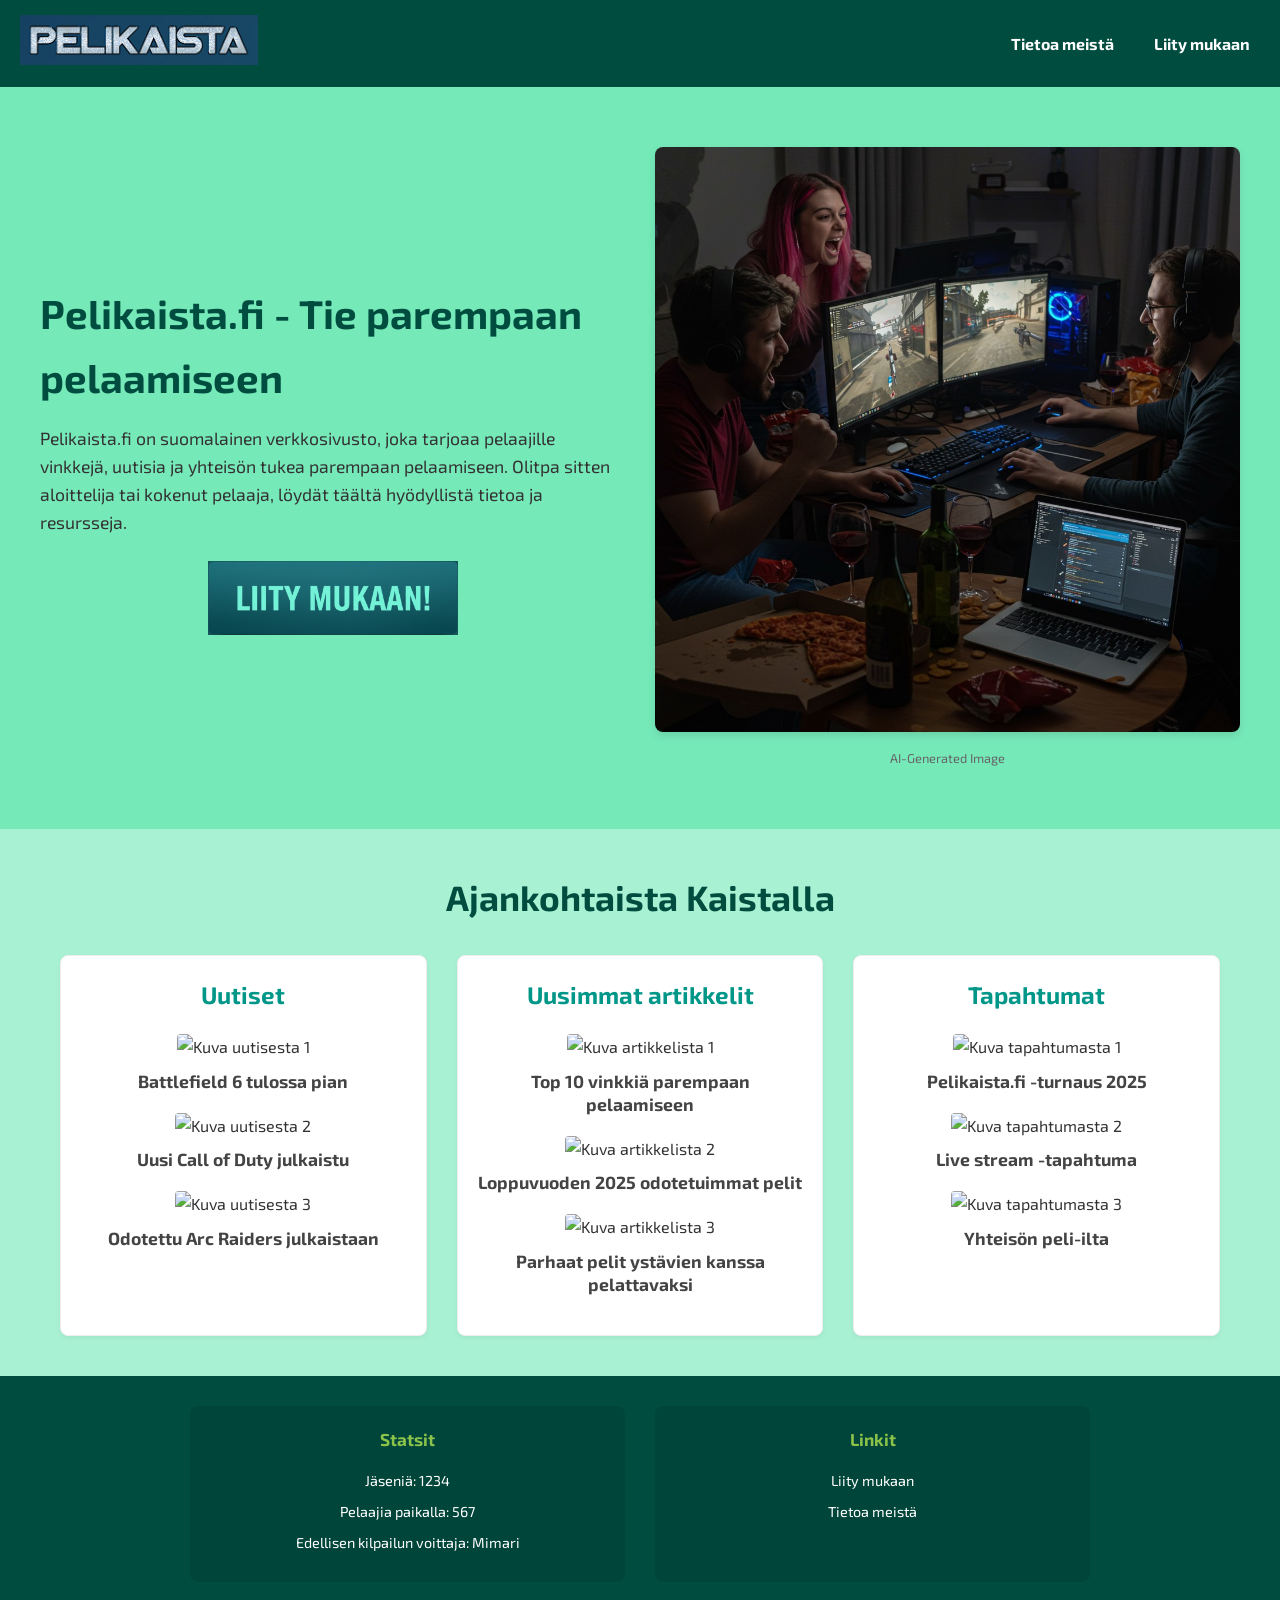
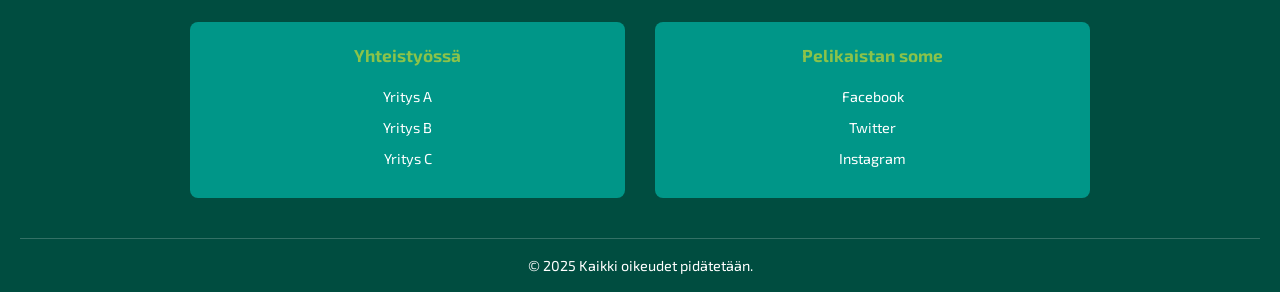
==== index.html @ 51f27168 "Add files via upload" ====
<!DOCTYPE html>
<html lang="fi">
<head>
    <meta charset="UTF-8">
    <meta name="viewport" content="width=device-width, initial-scale=1.0">
    <title>Pelikaista.fi - Tie parempaan pelaamiseen</title>
    <link rel="stylesheet" href="style.css">

</head>

<body>

    <header>
        <a href="index.html">
            <img src="images/logo.png" alt="Pelikaista.fi logo" class="logo">
        </a>

        <nav>
            <ul>
                <li><a href="tietoa-meista.html">Tietoa meistä</a></li>
                <li><a href="liity.html">Liity mukaan</a></li>
            </ul>
        </nav>
    </header>

    <section class="hero">
        <div class="hero-left">
           <h2>Pelikaista.fi - Tie parempaan pelaamiseen</h2>
           <p>Pelikaista.fi on suomalainen verkkosivusto, joka tarjoaa pelaajille vinkkejä, uutisia ja yhteisön tukea parempaan pelaamiseen. Olitpa sitten aloittelija tai kokenut pelaaja, löydät täältä hyödyllistä tietoa ja resursseja.</p>
            <a href="liity.html" class="cta-button">
                <img src="images/cta-kuva.png" alt="Toimintakehote: Liity mukaan" class="cta-image">
            </a>
        </div>
       
        <div class="hero-right">
            <img src="images/hero.jpg" alt="Pelaaminen" class="hero-image">
            <p class="image-attribution">AI-Generated Image</p>
        </div>
    </section>
   
    <main>
        <h2>Ajankohtaista Kaistalla</h2>
            <div class="updates-container">
                <div class="column">
                    <h3>Uutiset</h3>
                    <article class="item">
                        <img src="images/uutinen1.jpg" alt="Kuva uutisesta 1">
                        <h4>Battlefield 6 tulossa pian</h4>
                    </article>
                    <article class="item">
                        <img src="images/uutinen2.jpg" alt="Kuva uutisesta 2">
                        <h4>Uusi Call of Duty julkaistu</h4>
                    </article>
                    <article class="item">
                        <img src="images/uutinen3.jpg" alt="Kuva uutisesta 3">
                        <h4>Odotettu Arc Raiders julkaistaan</h4>
                    </article>
                </div>
                <div class="column">
                    <h3>Uusimmat artikkelit</h3>
                    <article class="item">
                        <img src="images/artikkeli1.jpg" alt="Kuva artikkelista 1">
                        <h4>Top 10 vinkkiä parempaan pelaamiseen</h4>
                    </article>
                    <article class="item">
                        <img src="images/artikkeli2.jpg" alt="Kuva artikkelista 2">
                        <h4>Loppuvuoden 2025 odotetuimmat pelit</h4>
                    </article>
                    <article class="item">
                        <img src="images/artikkeli3.jpg" alt="Kuva artikkelista 3">
                        <h4>Parhaat pelit ystävien kanssa pelattavaksi</h4>
                    </article>
                </div>
                <div class="column">
                    <h3>Tapahtumat</h3>
                    <article class="item">
                        <img src="images/tapahtuma1.jpg" alt="Kuva tapahtumasta 1">
                        <h4>Pelikaista.fi -turnaus 2025</h4>
                    </article>
                    <article class="item">
                        <img src="images/tapahtuma2.jpg" alt="Kuva tapahtumasta 2">
                        <h4>Live stream -tapahtuma</h4>
                    </article>
                    <article class="item">
                        <img src="images/tapahtuma3.jpg" alt="Kuva tapahtumasta 3">
                        <h4>Yhteisön peli-ilta</h4>
                    </article>
                </div>
            </div>
    </main>

    <footer>
    <div class="footer-top-row">
        <div class="footer-section">
            <h3>Statsit</h3>
            <ul>
                <li>Jäseniä: 1234</li>
                <li>Pelaajia paikalla: 567</li>
                <li>Edellisen kilpailun voittaja: Mimari</li>
            </ul>
        </div>

        <div class="footer-section">
            <h3>Linkit</h3>
            <ul>
                <li><a href="liity.html">Liity mukaan</a></li>
                <li><a href="tietoa-meista.html">Tietoa meistä</a></li>
            </ul>
        </div>
    </div>

    <div class="footer-bottom-row">
        <div class="footer-info-block" id="sponsors">
            <h3>Yhteistyössä</h3>
            <ul>
                <li><a href="#">Yritys A</a></li>
                <li><a href="#">Yritys B</a></li>
                <li><a href="#">Yritys C</a></li>
            </ul>
        </div>

        <div class="footer-info-block" id="social-media">
            <h3>Pelikaistan some</h3>
            <ul>
                <li><a href="https://facebook.com" target="_blank" rel="noopener noreferrer">Facebook</a></li>
                <li><a href="https://twitter.com" target="_blank" rel="noopener noreferrer">Twitter</a></li>
                <li><a href="https://instagram.com" target="_blank" rel="noopener noreferrer">Instagram</a></li>
            </ul>
        </div>
    </div>

    <div class="copyright">
        <p>&copy; 2025 Kaikki oikeudet pidätetään.</p>
    </div>
</footer>
   
</body>

</html>
---- style.css ----
/* --- 1. Fonttien lataaminen Google Fontsista --- */
/* Exo 2 -fontin lataaminen */
@import url('https://fonts.googleapis.com/css2?family=Exo+2:wght@400;700&display=swap');

/* --- 0. Yleiset nollaukset ja perusasetukset --- */
* { /* Tämä selektori valitsee KAIKKI elementit */
    margin: 0;
    padding: 0;
    box-sizing: border-box; /* Erittäin tärkeä asetus modernissa CSS:ssä */
}

/* Värimääritykset (DMC-värit) */
:root { /* Tämä luo CSS-muuttujia, joita voi käyttää kaikkialla */
    --dmc-3847: #004d40;
    --dmc-3849: #009688;
    --dmc-3814: #8BC34A;
    --dmc-valkoinen: #ffffff;
    --dmc-musta: #000000;
}


body {
    font-family: 'Exo 2', sans-serif;
    line-height: 1.6;
    background-color: var(--dmc-valkoinen);
    color: #333;
    background-color: #33df976c;
}

/* --- 2. Header-osion tyylittely --- */

header {
    background-color: var(--dmc-3847);
    padding: 15px 20px;
    display: flex;
    justify-content: space-between; /* Jakaa tilan logon ja navin välillä */
    align-items: center; /* Keskittää pystysuunnassa */
}

header img { /* Logon kuva headerin sisällä */
    max-height: 50px;
    width: auto;
}

header nav ul { /* Navigaatiolistan (ul) muotoilu */
    list-style: none; /* Poistaa oletuslistamerkit (pallot) */
    display: flex; /* Asettaa listan kohteet vierekkäin */
}

header nav ul li { /* Jokaisen navigaation kohteen muotoilu */
    margin-left: 20px; /* Lisää tilaa kohtien väliin */
}

header nav ul li a { /* Navigaatiolinkkien muotoilu */
    color: var(--dmc-valkoinen); /* Tekstin väri valkoinen */
    text-decoration: none; /* Poistaa alleviivauksen */
    font-weight: 700; /* Lihavoitu teksti */
    padding: 5px 10px; /* Pientä täytettä linkkien ympärille */
    transition: color 0.3s ease; /* Pehmeä siirtymä hoveriin */
}

header nav ul li a:hover { /* Linkin tyyli, kun hiiri on sen päällä */
    color: var(--dmc-3849); /* Vaihtaa tekstin värin vaaleanvihreäksi */
}

/* --- 3. Hero-osion tyylittely --- */
.hero { /* Koko hero-osion säiliö */
    display: flex; /* Aktivoi Flexboxin pääsäiliölle */
    flex-direction: column; /* Oletuksena allekkain pienillä näytöillä */
    align-items: center; /* Keskittää sisällön */
    padding: 40px 20px; /* Täytettä ylös/alas ja sivuille */
    background-color: #33df976c; /* Vaalea tausta */
    gap: 30px; /* Tilaa lohkojen väliin */
}

.hero-left,
.hero-right { /* Vasemman ja oikean lohkon perusasetukset */
    flex: 1; /* Antaa niille yhtä paljon tilaa, kun ne ovat vierekkäin */
    text-align: center; /* Keskittää tekstin ja kuvat */
}

.hero-left h2 { /* Vasemman lohkon otsikko */
    font-size: 2.5em; /* Suurempi fonttikoko */
    color: var(--dmc-3847); /* Otsikon väri tummanvihreä */
    margin-bottom: 15px; /* Tilaa otsikon alle */
}

.hero-left p { /* Vasemman lohkon tekstikappale */
    font-size: 1.1em;
    margin-bottom: 25px; /* Tilaa tekstin alle */
    max-width: 600px; /* Rajoita tekstin leveyttä lukemisen helpottamiseksi */
    margin-left: auto;
    margin-right: auto;
}

.hero-right img { /* Oikean lohkon kuva */
    max-width: 100%; /* Varmistaa responsiivisuuden */
    height: auto; /* Säilyttää kuvan mittasuhteet */
    border-radius: 8px; /* Hieman pyöristetyt kulmat kuvalle */
    box-shadow: 0 4px 8px rgba(0,0,0,0.1); /* Kevyt varjo */
}

/* Tekijänoikeusmaininnat kuvien alla */
.image-attribution {
    font-size: 0.8em; /* Pienempi fonttikoko */
    color: #666; /* Vaaleampi väri */
    margin-top: 10px; /* Tilaa kuvan yläpuolelle */
    text-align: center; /* Keskittää maininnat */
}

/* Mobiilinäkymästä työpöydälle (yleensä n. 768px tai 992px) */
@media (min-width: 768px) {
    .hero {
        flex-direction: row; /* Asettaa lohkot vierekkäin suuremmilla näytöillä */
        text-align: left; /* Tasaa tekstin vasemmalle */
        padding: 60px 40px; /* Lisää täytettä */
    }

    .hero-left {
        text-align: left; /* Varmista, että teksti on vasemmalla */
    }
}

/* --- 4. CTA-painikkeen tyylittely (sekä Hero että Liity mukaan -sivulla) --- */
.button {
    display: inline-block; /* Tekee elementistä "lohkomaisen", mutta sallii sen olla tekstin seassa */
    background-color: var(--dmc-3814); /* Vaaleanvihreä tausta (DMC 3814) */
    color: var(--dmc-valkoinen); /* Valkoinen tekstiväri */
    padding: 12px 25px; /* Täytettä sisälle */
    text-decoration: none; /* Poistaa alleviivauksen */
    border-radius: 25px; /* Pyöreät reunat (puolet korkeudesta tekee täysin pyöreät päädyt) */
    font-weight: 700; /* Lihavoitu teksti */
    font-size: 1.1em; /* Hieman suurempi fonttikoko */
    transition: background-color 0.3s ease, transform 0.2s ease; /* Pehmeät siirtymät hoveriin */
    border: none; /* Poistaa oletusrajan, jos kyseessä on <button> tai <input type="button"> */
    cursor: pointer; /* Osoitin muuttuu kädeksi */
}

.button:hover {
    background-color: var(--dmc-3849); /* Keskivihreä tausta (DMC 3849) hoverissa */
    transform: translateY(-2px); /* Nousee hieman ylöspäin hoverissa */
    box-shadow: 0 4px 8px rgba(0,0,0,0.2); /* Lisää varjoa hoverissa */
}


  /* --- Hero-osion CTA-kuvan keskitys --- */

/* Kuva itse */
.cta-image {
  max-width: 250px; /* Säädä tätä arvoa edelleen tarpeen mukaan */
  height: auto;
  display: block;
  margin-left: auto;   /* UUSI: Keskittää kuvan vaakasuunnassa */
  margin-right: auto;  /* UUSI: Keskittää kuvan vaakasuunnassa */
}

/* Linkki-säiliö (a-elementti) */
.cta-button {
    display: block; /* TÄMÄ ON TÄRKEÄÄ: tekee linkistä lohkoelementin */
    margin: 20px auto 0 auto; /* Keskittää koko linkin ja antaa tilaa ylhäältä */
    max-width: 250px; /* Samaan maksimileveyteen kuin kuva */
}

/* Hero-vasemmanpuoleinen lohko (varmistaa tekstin ja kuvien keskitetyn asettelun) */
.hero-left {
    text-align: center; /* Keskittää lohkon sisällä olevan inline-sisällön */
}

/* Työpöytänäkymä: Palauta vasen tasaus, jos halutaan */
@media (min-width: 768px) {
    .hero-left {
        text-align: left; /* Tasaa vasemmalle isommilla näytöillä */
    }

    .cta-button {
        margin-left: 1; /* Poista auto-keskitys ja tasaa vasemmalle */
        margin-right: auto;
    }
}


/* --- 5. Main-osion ja 3-sarakkeen tyylittely --- */
main {
    padding: 40px 20px; /* Perus täytettä main-sisällölle */
    max-width: 1200px; /* Rajoita main-osion maksimileveyttä */
    margin: 0 auto; /* Keskittää main-osion sivusuunnassa */
    
}

main h2 { /* Ajankohtaista Kaistalla -otsikko */
    text-align: center; /* Keskittää otsikon */
    font-size: 2.2em;
    color: var(--dmc-3847);
    margin-bottom: 30px; /* Tilaa otsikon alle */
}

.updates-container { /* Kolmen sarakkeen säiliö */
    display: flex; /* Aktivoi Flexboxin */
    flex-direction: column; /* Allekkain mobiilissa */
    gap: 30px; /* Tilaa sarakkeiden väliin */
}

.column { /* Yksittäinen sarake */
    background-color: var(--dmc-valkoinen);
    border: 1px solid #eee; /* Kevyt reuna */
    border-radius: 8px; /* Pyöristetyt kulmat */
    padding: 20px;
    box-shadow: 0 2px 5px rgba(0,0,0,0.05); /* Kevyt varjo */
    text-align: center; /* Keskittää sisällön sarakkeen sisällä */
}

.column h3 { /* Sarakkeen otsikko (Uutiset, Artikkelit, Tapahtumat) */
    font-size: 1.5em;
    color: var(--dmc-3849); /* Keskivihreä otsikko */
    margin-bottom: 20px;
}

.column .item { /* Jokainen uutis/artikkeli/tapahtuma-kohde */
    margin-bottom: 20px;
}

.column .item img { /* Itemin kuva */
    max-width: 100%;
    height: auto;
    border-radius: 4px; /* Hieman pyöristetyt kuvakulmat */
    margin-bottom: 10px;
}

.column .item h4 { /* Itemin otsikko */
    font-size: 1.1em;
    color: #444;
    line-height: 1.3;
}

.column-link-image img { /* "Lue lisää" -kuva sarakkeen alaosassa */
    max-width: 100%;
    height: auto;
    border-radius: 8px; /* Pyöristetyt kulmat */
    margin-top: 20px; /* Tilaa yläpuolelle */
    transition: transform 0.2s ease, box-shadow 0.2s ease; /* Animaatiot hoveriin */
}

.column-link-image img:hover {
    transform: translateY(-3px); /* Nousee hieman hoverissa */
    box-shadow: 0 6px 12px rgba(0,0,0,0.2); /* Varjo syvenee */
}

/* Työpöytänäkymä: sarakkeet vierekkäin */
@media (min-width: 992px) { /* Aseta sarakkeet vierekkäin suuremmilla näytöillä */
    .updates-container {
        flex-direction: row; /* Sarakkeet vierekkäin */
    }

    .column {
        flex: 1; /* Antaa jokaiselle sarakkeelle yhtä paljon tilaa */
    }
}

/* --- 6. Footer-osion tyylittely --- */
footer {
    background-color: var(--dmc-3847); /* Tummanvihreä tausta */
    color: var(--dmc-valkoinen); /* Valkoinen teksti */
    padding: 30px 20px 15px; /* Täytettä ylös, sivuille, alas */
    font-size: 0.9em;
    text-align: center; /* Keskittää kaiken sisällön oletuksena */
}

footer h3 { /* Kaikki footerin otsikot */
    color: var(--dmc-3814); /* Vaaleanvihreä otsikko */
    margin-bottom: 15px;
    font-size: 1.2em;
}

footer ul { /* Listojen muotoilu */
    list-style: none; /* Poistaa listamerkit */
    padding: 0;
    margin: 0;
}

footer ul li {
    margin-bottom: 8px;
}

footer a { /* Linkkien muotoilu */
    color: var(--dmc-valkoinen);
    text-decoration: none;
    transition: color 0.3s ease;
}

footer a:hover {
    color: var(--dmc-3814);
}

/* Ylin rivi (Statsit ja Linkit) */
.footer-top-row {
    display: flex;
    flex-direction: column; /* Allekkain mobiilissa */
    gap: 30px; /* Tilaa osioiden väliin */
    margin-bottom: 40px;
    max-width: 900px; /* Rajoita leveyttä, jotta ei leviä liian leveäksi */
    margin-left: auto;
    margin-right: auto;
}

.footer-top-row .footer-section {
    flex: 1; /* Ottaa tasaisesti tilaa työpöydällä */
    background-color: rgba(0,0,0,0.1); /* Kevyt tumma tausta */
    padding: 20px;
    border-radius: 8px;
}

/* Alin rivi (Sponsorit ja Some) */
.footer-bottom-row {
    display: flex;
    flex-direction: column; /* Allekkain mobiilissa */
    gap: 30px;
    margin-bottom: 40px;
    max-width: 900px; /* Rajoita leveyttä */
    margin-left: auto;
    margin-right: auto;
}

.footer-info-block {
    flex: 1; /* Ottaa tasaisesti tilaa työpöydällä */
    padding: 20px;
    border-radius: 8px;
}

#sponsors { /* Sponsori-osion oma tausta */
    background-color: var(--dmc-3849); /* Keskivihreä tausta */
}

#social-media { /* Some-osion oma tausta */
    background-color: var(--dmc-3849); /* Vaaleanvihreä tausta */
}

#sponsors p { /* Sponsori-osion tekstin muotoilu */
    margin-bottom: 15px;
    font-style: italic;
}

/* Tekijänoikeusrivi */
.copyright {
    border-top: 1px solid rgba(255,255,255,0.2); /* Ohut viiva yläpuolelle */
    padding-top: 15px;
    margin-top: 20px;
}

/* Työpöytänäkymä: footerin osiot vierekkäin */
@media (min-width: 768px) {
    .footer-top-row,
    .footer-bottom-row {
        flex-direction: row; /* Lohkot vierekkäin */
    }
}

/* --- 7. Tietoa meistä -sivun tyylittely --- */

/* Pääotsikko (h1) */
main h1 {
    text-align: center;
    font-size: 2.8em;
    color: var(--dmc-3847);
    margin-bottom: 40px;
    padding-top: 20px; /* Pientä tilaa yläreunaan, jos mainilla ei ole */
}

/* Esittelylohko (teksti + kuva) */
.about-intro {
    display: flex;
    flex-direction: column; /* Allekkain mobiilissa */
    gap: 30px;
    margin-bottom: 50px;
    max-width: 1000px; /* Rajoita leveyttä */
    margin-left: auto;
    margin-right: auto;
    align-items: center; /* Keskittää sisällön, kun allekkain */
}

.about-intro .about-text {
    flex: 1; /* Ottaa tasaisesti tilaa työpöydällä */
    padding: 0 20px; /* Pientä täytettä sivuille */
    
}

.about-intro .about-text p {
    font-size: 1.1em;
    line-height: 1.8;
    
}

.about-intro .about-image {
    flex: 1;
    text-align: center; /* Keskittää kuvan ja sen alla olevan tekstin vaakasuunnassa */
    /* UUSI: Mahdollisesti rajoita maksimileveyttä, jos kuva on todella pieni ja ei täytä tilaa */
    max-width: 500px; /* Esim. jos kuva on fyysisesti esim. 400px leveä, voit rajoittaa tätä */
    margin-left: auto; /* Keskittää tämän lohkon omassa tilassaan, jos max-width on käytössä */
    margin-right: auto; /* Keskittää tämän lohkon omassa tilassaan, jos max-width on käytössä */
}


.about-intro .about-image img {
    max-width: 100%;
    height: auto;
    border-radius: 8px;
    box-shadow: 0 5px 15px rgba(0,0,0,0.1);
}

/* Tarjooma-osio (Mitä me tarjoamme?) */
.about-offerings {
    max-width: 1000px; /* Rajoita leveyttä */
    margin: 0 auto 50px auto; /* Keskittää ja lisää tilaa alle */
    padding: 0 20px;
    background-color:rgb(191, 241, 220); /* Vaalea tausta erottamaan */
    border-radius: 10px;
    padding: 30px;
    box-shadow: 0 2px 10px rgba(0,0,0,0.08);
}

.about-offerings h2 {
    font-size: 2em;
    color: var(--dmc-3847);
    margin-bottom: 25px;
    text-align: center;
}

.about-offerings h3 {
    font-size: 1.5em;
    color: var(--dmc-3849);
    margin-top: 30px;
    margin-bottom: 15px;
}

.about-offerings p,
.about-offerings ul {
    font-size: 1.05em;
    line-height: 1.7;
    margin-bottom: 15px;
}

.about-offerings ul {
    list-style: disc; /* Perus pallomerkit */
    margin-left: 25px; /* Sisennys listoille */
}

.about-offerings ul li {
    margin-bottom: 8px;
}

/* Media query työpöytänäkymälle */
@media (min-width: 768px) {
    .about-intro {
        flex-direction: row; /* Teksti ja kuva vierekkäin */
        text-align: left; /* Tasaa tekstin vasemmalle */
    }

    .about-intro .about-text {
        text-align: left; /* Varmistaa tekstin tasauksen vasemmalle */
    }

    .about-intro .about-image {
        text-align: right; /* Tasaa kuvan oikealle */
    }

    /* main h1:n kohdistus paremmin isommissa näytöissä */
    main h1 {
        padding-top: 0;
    }
}
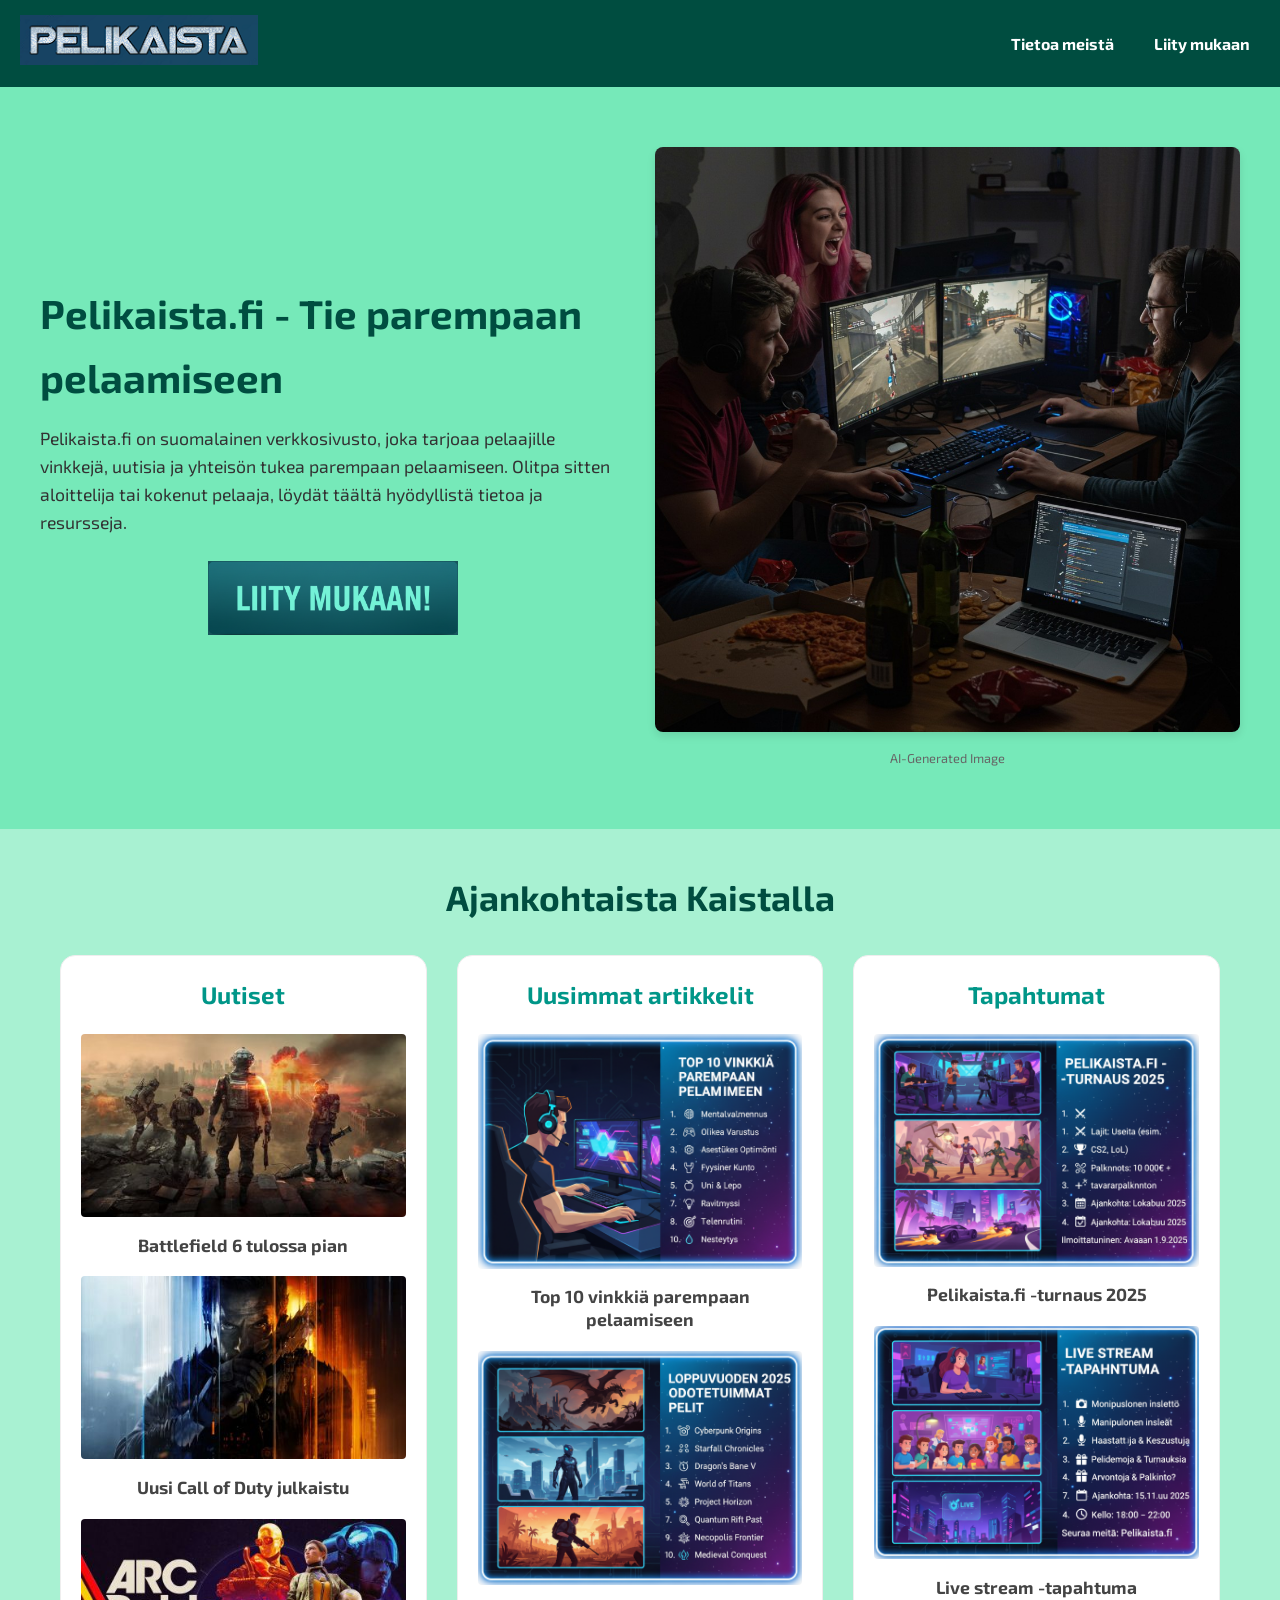
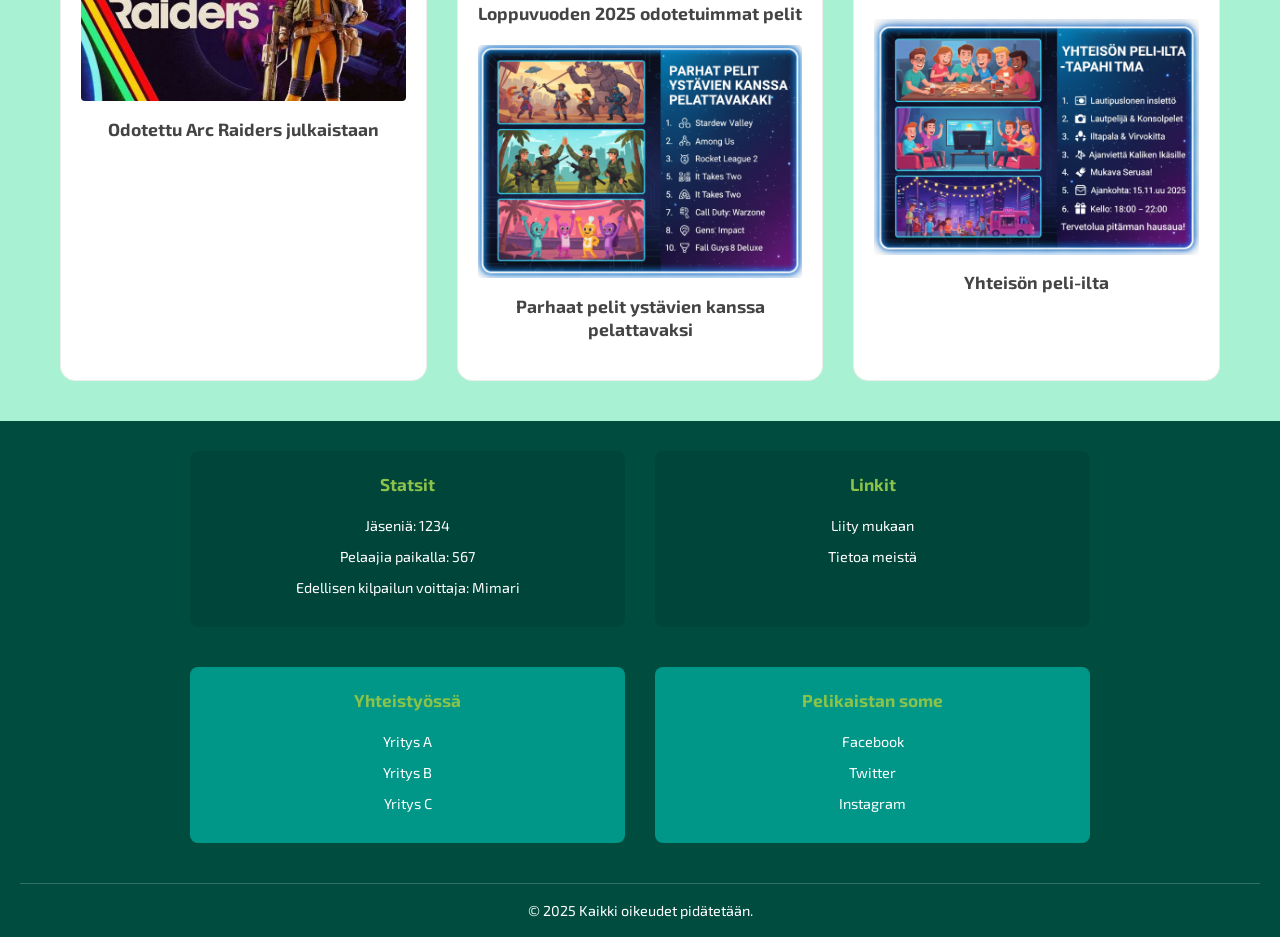
==== commit 92a57b85: "Add files via upload" ====
--- a/index.html
+++ b/index.html
@@ -44,45 +44,45 @@
                 <div class="column">
                     <h3>Uutiset</h3>
                     <article class="item">
-                        <img src="images/uutinen1.jpg" alt="Kuva uutisesta 1">
+                        <img src="images/battlefield6.jpg" alt="Kuva uutisesta 1">
                         <h4>Battlefield 6 tulossa pian</h4>
                     </article>
                     <article class="item">
-                        <img src="images/uutinen2.jpg" alt="Kuva uutisesta 2">
+                        <img src="images/callofduty.jpg" alt="Kuva uutisesta 2">
                         <h4>Uusi Call of Duty julkaistu</h4>
                     </article>
                     <article class="item">
-                        <img src="images/uutinen3.jpg" alt="Kuva uutisesta 3">
+                        <img src="images/arcraiders.jpg" alt="Kuva uutisesta 3">
                         <h4>Odotettu Arc Raiders julkaistaan</h4>
                     </article>
                 </div>
                 <div class="column">
                     <h3>Uusimmat artikkelit</h3>
                     <article class="item">
-                        <img src="images/artikkeli1.jpg" alt="Kuva artikkelista 1">
+                        <img src="images/top10vinkkiä.png" alt="Kuva artikkelista 1">
                         <h4>Top 10 vinkkiä parempaan pelaamiseen</h4>
                     </article>
                     <article class="item">
-                        <img src="images/artikkeli2.jpg" alt="Kuva artikkelista 2">
+                        <img src="images/loppuvuodenodotetuimmatpelit.png" alt="Kuva artikkelista 2">
                         <h4>Loppuvuoden 2025 odotetuimmat pelit</h4>
                     </article>
                     <article class="item">
-                        <img src="images/artikkeli3.jpg" alt="Kuva artikkelista 3">
+                        <img src="images/parhaatpelit.png" alt="Kuva artikkelista 3">
                         <h4>Parhaat pelit ystävien kanssa pelattavaksi</h4>
                     </article>
                 </div>
                 <div class="column">
                     <h3>Tapahtumat</h3>
                     <article class="item">
-                        <img src="images/tapahtuma1.jpg" alt="Kuva tapahtumasta 1">
+                        <img src="images/turnaus.png" alt="Kuva tapahtumasta 1">
                         <h4>Pelikaista.fi -turnaus 2025</h4>
                     </article>
                     <article class="item">
-                        <img src="images/tapahtuma2.jpg" alt="Kuva tapahtumasta 2">
+                        <img src="images/livestream.png" alt="Kuva tapahtumasta 2">
                         <h4>Live stream -tapahtuma</h4>
                     </article>
                     <article class="item">
-                        <img src="images/tapahtuma3.jpg" alt="Kuva tapahtumasta 3">
+                        <img src="images/peli-ilta.png" alt="Kuva tapahtumasta 3">
                         <h4>Yhteisön peli-ilta</h4>
                     </article>
                 </div>
@@ -122,9 +122,9 @@
         <div class="footer-info-block" id="social-media">
             <h3>Pelikaistan some</h3>
             <ul>
-                <li><a href="https://facebook.com" target="_blank" rel="noopener noreferrer">Facebook</a></li>
-                <li><a href="https://twitter.com" target="_blank" rel="noopener noreferrer">Twitter</a></li>
-                <li><a href="https://instagram.com" target="_blank" rel="noopener noreferrer">Instagram</a></li>
+                <li><a>Facebook</a></li>
+                <li><a>Twitter</a></li>
+                <li><a>Instagram</a></li>
             </ul>
         </div>
     </div>
--- a/style.css
+++ b/style.css
@@ -203,9 +203,9 @@
 .column { /* Yksittäinen sarake */
     background-color: var(--dmc-valkoinen);
     border: 1px solid #eee; /* Kevyt reuna */
-    border-radius: 8px; /* Pyöristetyt kulmat */
+    border-radius: 15px; /* Pyöristetyt kulmat */
     padding: 20px;
-    box-shadow: 0 2px 5px rgba(0,0,0,0.05); /* Kevyt varjo */
+    box-shadow: 1 2px 5px rgba(19, 206, 206, 0.568); /* Kevyt varjo */
     text-align: center; /* Keskittää sisällön sarakkeen sisällä */
 }
 
